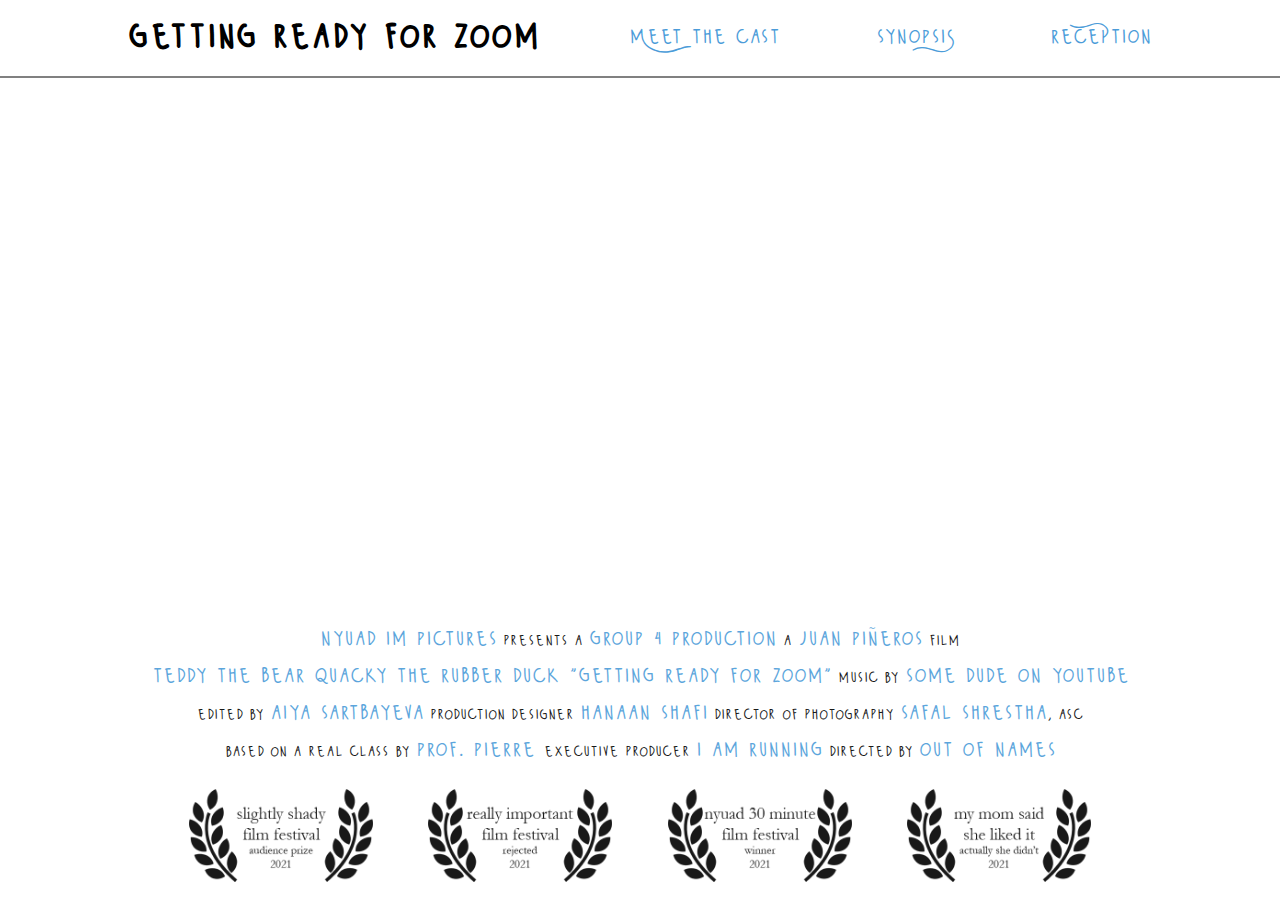
==== 30mff/index.html @ fb70aa55 "uploaded all week 2 progress" ====
<!DOCTYPE html>
<html>
    <head>
        <title>Getting Ready for Zoom</title>
        <link rel="stylesheet" href="fonts/stylesheet.css">
    </head>
    <body>
        <div style="position:-webkit-sticky; position: sticky; top: 0;">
        <div class="header">
            <div class="menuwrapper">
                <h1 style="display: inline-block;"><a href="index.html">getting ready for zoom</a> </h1>
                <div class="menu">
                    <span class="blueclickable"><a href="cast.html">Meet the cast</a> </span>
                    <span class="blueclickable"><a href="synopsis.html">synopsiS</a> </span>
                    <span class="blueclickable"><a href="reception.html">recePtion</a> </span>
                </div>
            </div>
            <hr size="2" noshade="noshade">
        </div>
        <iframe src="https://drive.google.com/file/d/1Fo0IA9ktWBwg8n9hXLe9SjQR079BxgkJ/preview" style="margin: auto; width: 80%; height: 40vw; display:block; border-style: none    ;"></iframe>
        </div>
        <div class="main-content" style="z-index: 1;">
            <p style="text-align: center;"><span class="blue">nyuad im pictures</span> presents a <span class="blue">group 4 production</span> a <span class="blue">juan piñeros</span> film <br>
            <span class="blue">teddy the bear quacky the rubber duck "getting ready for zoom"</span> music by <span class="blue">some dude on youtube</span> <br>
            edited by <span class="blue">aiya sartbayeva</span> production designer <span class="blue">hanaan shafi</span> director of photography <span class="blue">safal shrestha</span>, asc <br>
             based on a real class by <span class="blue">prof. pierre </span>executive producer <span class="blue">i am running</span> directed by <span class="blue">out of names</span></p>
             <img class="ff" src="assets/ff1.png"> <img class="ff" src="assets/ff2.png"> <img class="ff" src="assets/ff3.png"> <img class="ff" src="assets/ff4.png">
        </div>
        <script src= "menu.js"></script>
    </body>
</html>
---- 30mff/fonts/stylesheet.css ----
@font-face {
    font-family: 'wildy_sansregular';
    src: url('wildy_sans-webfont.woff2') format('woff2'),
         url('wildy_sans-webfont.woff') format('woff');
    font-weight: normal;
    font-style: normal;


}
.header
{
    z-index: 1000000;
}
h1 {
    font-family: "wildy_sansregular";
    font-size: 3em;
    text-align: left;
    margin: 8px 0px 5px 0px;
}
div.menu
{
    margin-top: auto;
    margin-bottom:auto;
}
div.menuwrapper
{
    display: flex;
    margin: auto;
    width: 80%;
    justify-content: space-between;
}
div.main-content
{
    width: 80%;
    margin: auto;
    text-align: center;
    background-color: white;
    opacity: 0.9;
}
.blueclickable{
    font-family: "wildy_sansregular";
    color: #4B9CD9;
    padding-left: 3em;
    font-size: 1.8em;
}
.blue{
    font-family: "wildy_sansregular";
    color: #4B9CD9;
    font-size: 1.4em;
}
a{
    color: inherit;
    text-decoration: inherit;
    
}
p, span{
    font-family: "wildy_sansregular";
    font-size: 1.3em;
    text-align: justify;
}
img.ff
{
    width: 18%;
    padding-left: 2.5%;
    padding-right: 2.5%;
    padding-bottom: 2em;
}
body{
    margin: 0px;
}

hr{
    margin: 0.2em 0px 0.6em;
}

.header{
    background-color: white;
    
}
.verticalcentre
{
    top: 50%;
    transform: translateY(50%);
    padding: 0.4em;
}
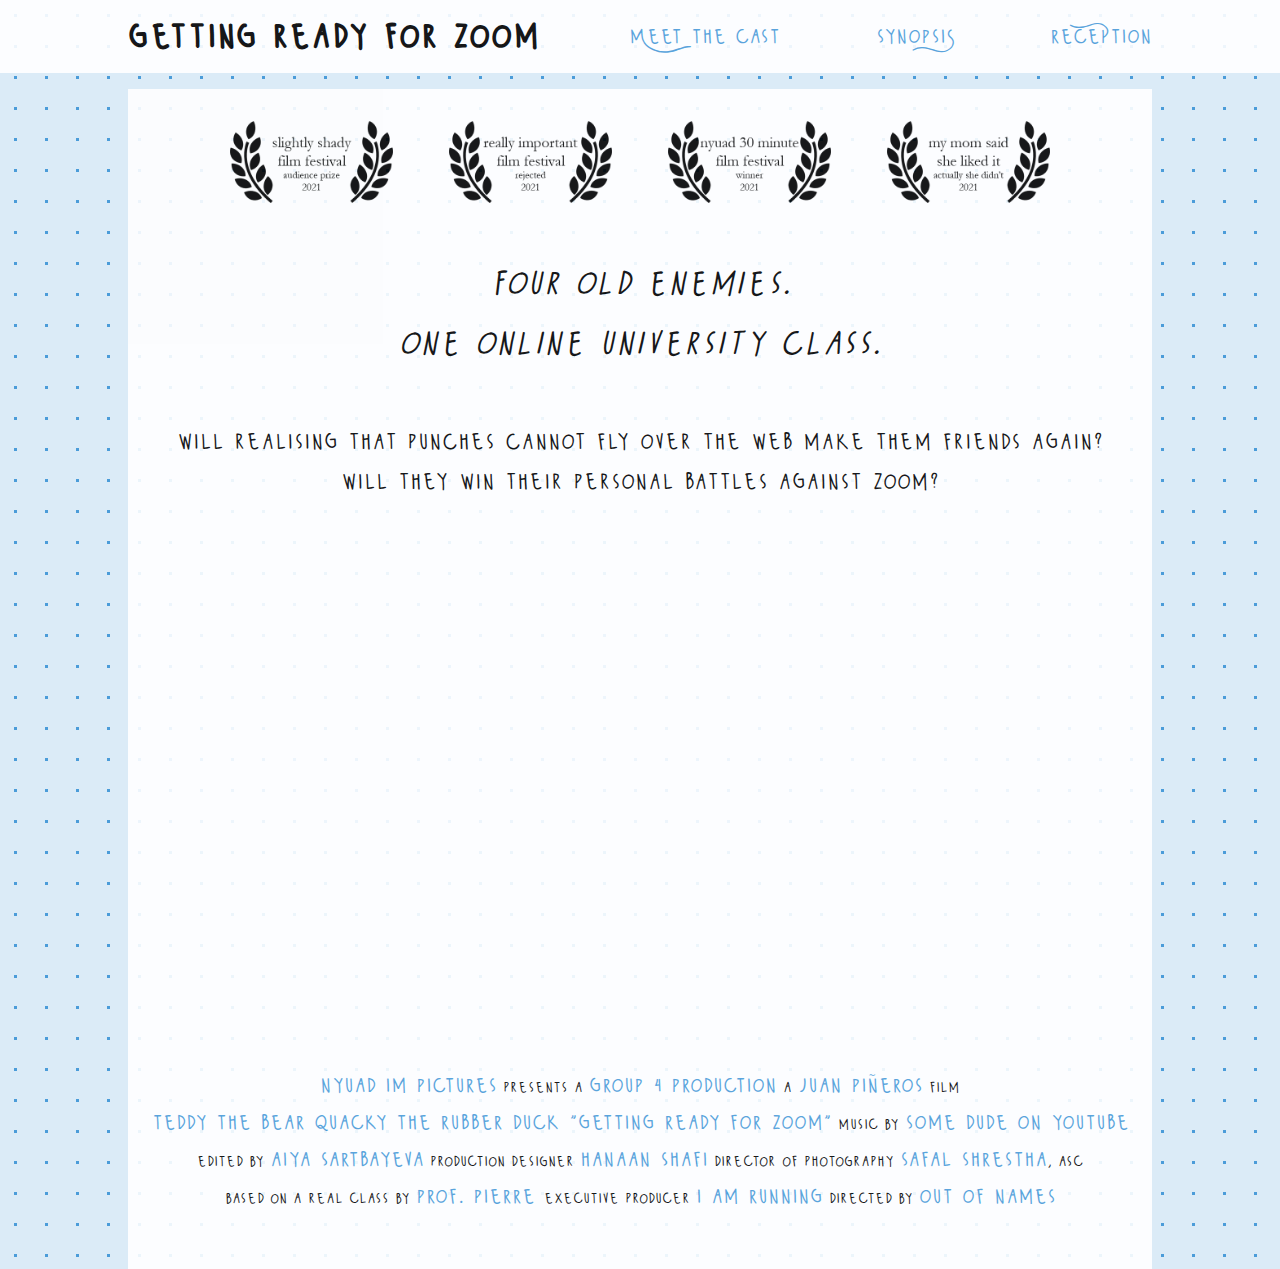
==== commit f4154be1: "changed background/homepage/alignment - final submission?" ====
--- a/30mff/index.html
+++ b/30mff/index.html
@@ -1,11 +1,15 @@
 <!DOCTYPE html>
 <html>
-    <head>
-        <title>Getting Ready for Zoom</title>
-        <link rel="stylesheet" href="fonts/stylesheet.css">
-    </head>
-    <body>
-        <div style="position:-webkit-sticky; position: sticky; top: 0;">
+
+<head>
+    <title>Getting Ready for Zoom</title>
+    <link rel="icon" href="assets/penguin.png" type="image/icon type">
+    <link rel="stylesheet" href="fonts/stylesheet.css">
+</head>
+
+<body>
+    <!-- wrapper for sticky elements -->
+    <div style="position:-webkit-sticky; position: sticky; top: 0; z-index: 1;">
         <div class="header">
             <div class="menuwrapper">
                 <h1 style="display: inline-block;"><a href="index.html">getting ready for zoom</a> </h1>
@@ -15,17 +19,35 @@
                     <span class="blueclickable"><a href="reception.html">recePtion</a> </span>
                 </div>
             </div>
-            <hr size="2" noshade="noshade">
         </div>
-        <iframe src="https://drive.google.com/file/d/1Fo0IA9ktWBwg8n9hXLe9SjQR079BxgkJ/preview" style="margin: auto; width: 80%; height: 40vw; display:block; border-style: none    ;"></iframe>
-        </div>
-        <div class="main-content" style="z-index: 1;">
-            <p style="text-align: center;"><span class="blue">nyuad im pictures</span> presents a <span class="blue">group 4 production</span> a <span class="blue">juan piñeros</span> film <br>
-            <span class="blue">teddy the bear quacky the rubber duck "getting ready for zoom"</span> music by <span class="blue">some dude on youtube</span> <br>
-            edited by <span class="blue">aiya sartbayeva</span> production designer <span class="blue">hanaan shafi</span> director of photography <span class="blue">safal shrestha</span>, asc <br>
-             based on a real class by <span class="blue">prof. pierre </span>executive producer <span class="blue">i am running</span> directed by <span class="blue">out of names</span></p>
-             <img class="ff" src="assets/ff1.png"> <img class="ff" src="assets/ff2.png"> <img class="ff" src="assets/ff3.png"> <img class="ff" src="assets/ff4.png">
-        </div>
-        <script src= "menu.js"></script>
-    </body>
+    </div>
+
+    
+    <div class="main-content">
+        <!-- nominations -->
+        <img class="ff" src="assets/ff1.png"> <img class="ff" src="assets/ff2.png"> <img class="ff"
+            src="assets/ff3.png"> <img class="ff" src="assets/ff4.png">
+        <p class="teaser">four old enemies. <br> one online university class. </p>
+        <p class="teaser2"> will realising that punches cannot fly over the web
+            make them friends again? <br> will they win their personal battles against zoom?</p>
+
+        <!-- embed video -->
+        <iframe src="https://drive.google.com/file/d/1Fo0IA9ktWBwg8n9hXLe9SjQR079BxgkJ/preview"
+            style="margin: auto; width: 80%; height: 40vw; display:block; border-style: none    ;"></iframe>
+
+        <!-- movie poster style credits -->
+        <p style="text-align: center;"><span class="blue">nyuad im pictures</span> presents a <span class="blue">group 4
+                production</span> a <span class="blue">juan piñeros</span> film <br>
+            <span class="blue">teddy the bear quacky the rubber duck "getting ready for zoom"</span> music by <span
+                class="blue">some dude on youtube</span> <br>
+            edited by <span class="blue">aiya sartbayeva</span> production designer <span class="blue">hanaan
+                shafi</span> director of photography <span class="blue">safal shrestha</span>, asc <br>
+            based on a real class by <span class="blue">prof. pierre </span>executive producer <span class="blue">i am
+                running</span> directed by <span class="blue">out of names</span>
+        </p>
+        
+    </div>
+    <script src="menu.js"></script>
+</body>
+
 </html>--- a/30mff/fonts/stylesheet.css
+++ b/30mff/fonts/stylesheet.css
@@ -11,6 +11,9 @@
 .header
 {
     z-index: 1000000;
+    background-color: white;
+    opacity: 0.9;
+    margin-bottom: 1em;
 }
 h1 {
     font-family: "wildy_sansregular";
@@ -32,11 +35,13 @@
 }
 div.main-content
 {
+    padding-top: 2em;
     width: 80%;
     margin: auto;
     text-align: center;
     background-color: white;
     opacity: 0.9;
+    padding-bottom: 2em;
 }
 .blueclickable{
     font-family: "wildy_sansregular";
@@ -61,13 +66,17 @@
 }
 img.ff
 {
-    width: 18%;
+    width: 16%;
     padding-left: 2.5%;
     padding-right: 2.5%;
-    padding-bottom: 2em;
 }
 body{
+    /* found a really cool tool to generate the patterns. all credit for this goes to https://www.magicpattern.design/tools/css-backgrounds */
     margin: 0px;
+    background-color: #dbebf7;
+    opacity: 1;
+    background-image: radial-gradient(#4B9CD9 1.55px, #dbebf7 1.55px);
+    background-size: 31px 31px;
 }
 
 hr{
@@ -83,4 +92,16 @@
     top: 50%;
     transform: translateY(50%);
     padding: 0.4em;
+}
+p.teaser
+{
+    font-size: 3em;
+    font-style: italic;
+    text-align: center;
+}
+p.teaser2
+{
+    font-size: 2em;
+    font-style: normal;
+    text-align: center;
 }